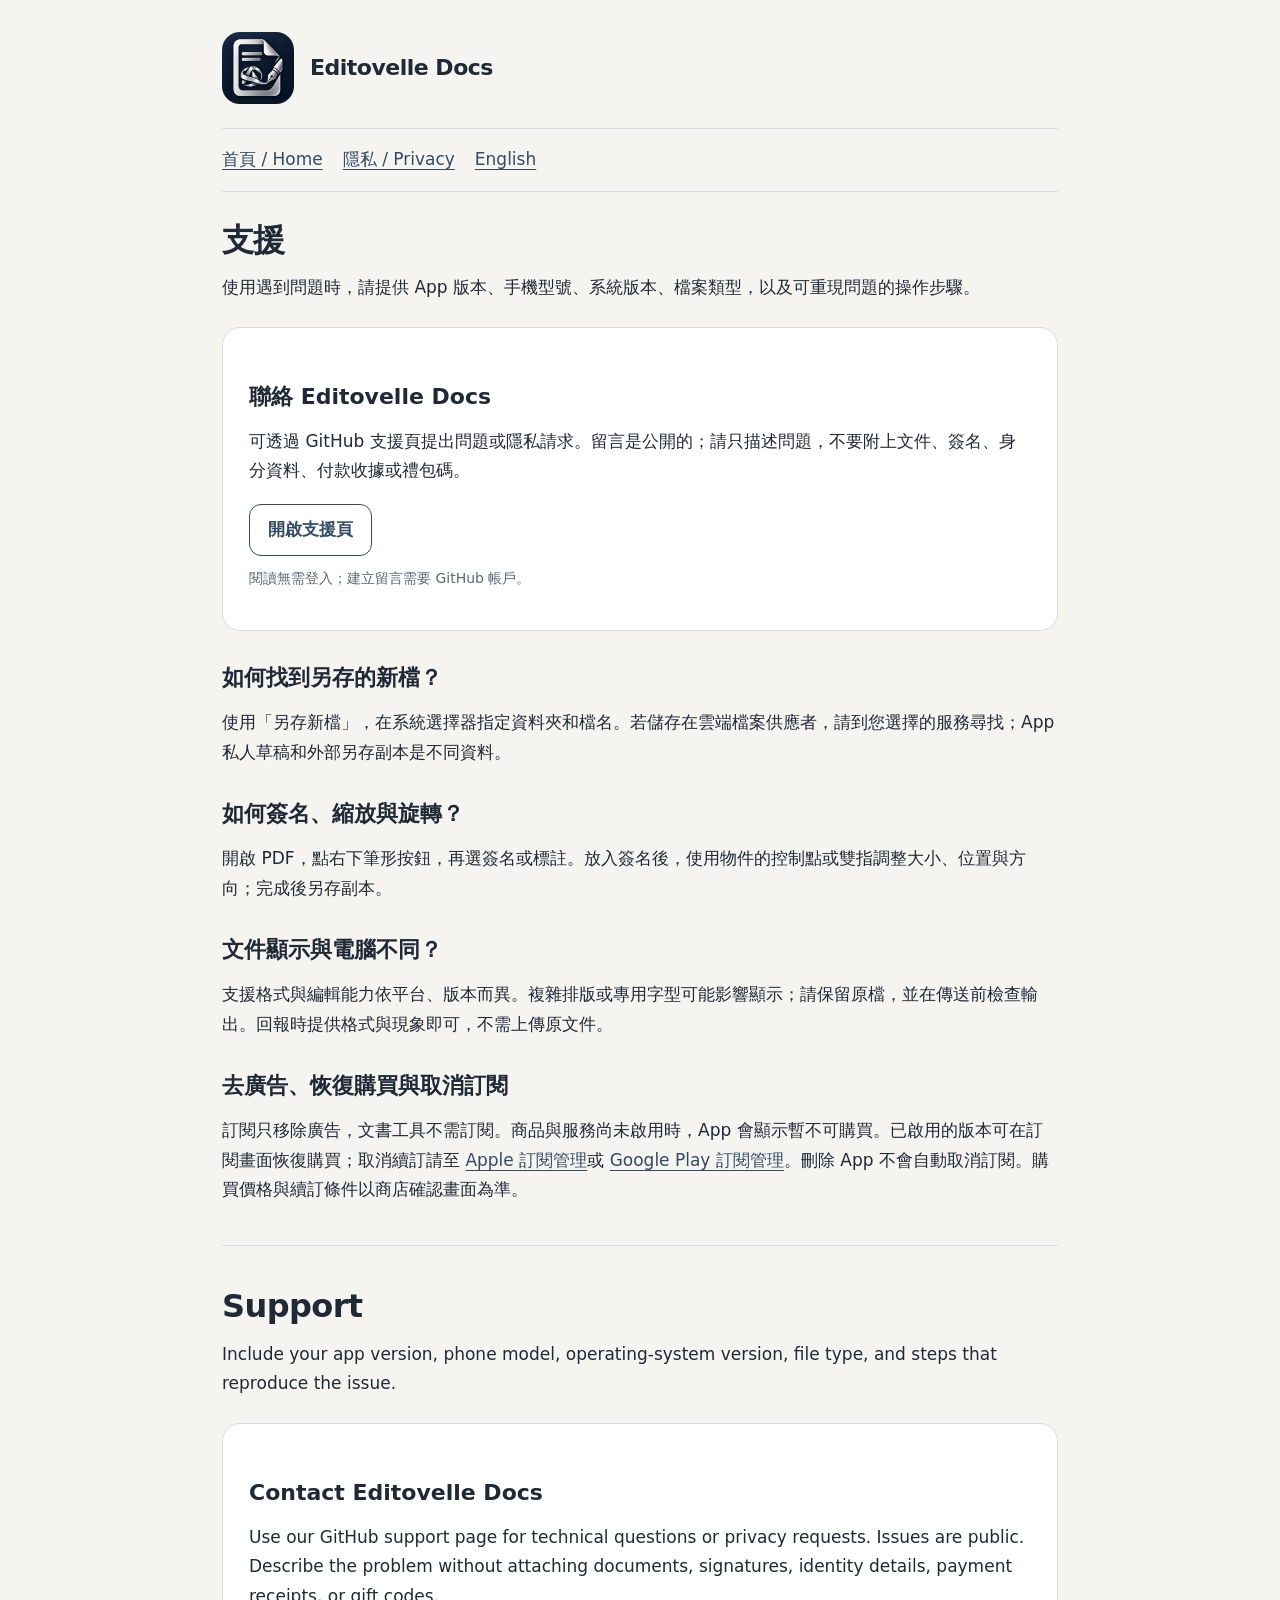
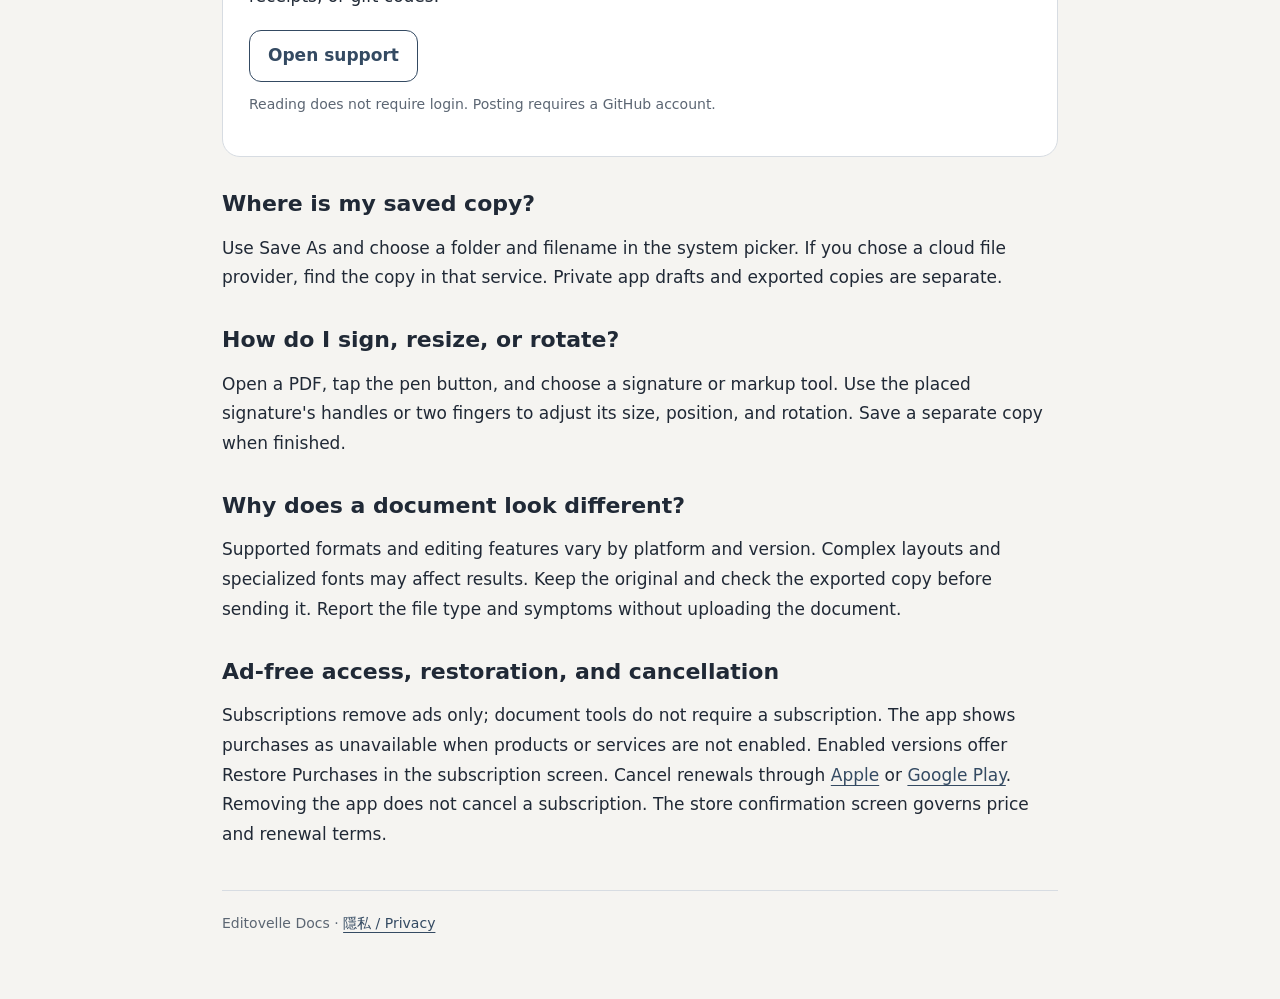
==== support.html @ 72e23c49 "Publish bilingual Editovelle Docs support and privacy pages" ====
<!doctype html>
<html lang="zh-Hant"><head><meta charset="utf-8"><meta name="viewport" content="width=device-width, initial-scale=1"><title>支援 / Support · Editovelle Docs</title><link rel="stylesheet" href="style.css"><link rel="icon" href="icon.png"></head><body><main>
<header><img src="icon.png" alt=""><div>Editovelle Docs</div></header><nav aria-label="主要連結"><a href="index.html">首頁 / Home</a><a href="privacy.html">隱私 / Privacy</a><a href="#english">English</a></nav>
<h1>支援</h1><p>使用遇到問題時，請提供 App 版本、手機型號、系統版本、檔案類型，以及可重現問題的操作步驟。</p><div class="panel"><h2>聯絡 Editovelle Docs</h2><p>可透過 GitHub 支援頁提出問題或隱私請求。留言是公開的；請只描述問題，不要附上文件、簽名、身分資料、付款收據或禮包碼。</p><a class="button" href="https://github.com/1420honyi/editovelle-docs-support/issues">開啟支援頁</a><p class="muted">閱讀無需登入；建立留言需要 GitHub 帳戶。</p></div>
<h2>如何找到另存的新檔？</h2><p>使用「另存新檔」，在系統選擇器指定資料夾和檔名。若儲存在雲端檔案供應者，請到您選擇的服務尋找；App 私人草稿和外部另存副本是不同資料。</p>
<h2>如何簽名、縮放與旋轉？</h2><p>開啟 PDF，點右下筆形按鈕，再選簽名或標註。放入簽名後，使用物件的控制點或雙指調整大小、位置與方向；完成後另存副本。</p>
<h2>文件顯示與電腦不同？</h2><p>支援格式與編輯能力依平台、版本而異。複雜排版或專用字型可能影響顯示；請保留原檔，並在傳送前檢查輸出。回報時提供格式與現象即可，不需上傳原文件。</p>
<h2>去廣告、恢復購買與取消訂閱</h2><p>訂閱只移除廣告，文書工具不需訂閱。商品與服務尚未啟用時，App 會顯示暫不可購買。已啟用的版本可在訂閱畫面恢復購買；取消續訂請至 <a href="https://support.apple.com/118428">Apple 訂閱管理</a>或 <a href="https://support.google.com/googleplay/answer/7018481">Google Play 訂閱管理</a>。刪除 App 不會自動取消訂閱。購買價格與續訂條件以商店確認畫面為準。</p>
<hr><section lang="en" id="english"><h1>Support</h1><p>Include your app version, phone model, operating-system version, file type, and steps that reproduce the issue.</p><div class="panel"><h2>Contact Editovelle Docs</h2><p>Use our GitHub support page for technical questions or privacy requests. Issues are public. Describe the problem without attaching documents, signatures, identity details, payment receipts, or gift codes.</p><a class="button" href="https://github.com/1420honyi/editovelle-docs-support/issues">Open support</a><p class="muted">Reading does not require login. Posting requires a GitHub account.</p></div>
<h2>Where is my saved copy?</h2><p>Use Save As and choose a folder and filename in the system picker. If you chose a cloud file provider, find the copy in that service. Private app drafts and exported copies are separate.</p>
<h2>How do I sign, resize, or rotate?</h2><p>Open a PDF, tap the pen button, and choose a signature or markup tool. Use the placed signature's handles or two fingers to adjust its size, position, and rotation. Save a separate copy when finished.</p>
<h2>Why does a document look different?</h2><p>Supported formats and editing features vary by platform and version. Complex layouts and specialized fonts may affect results. Keep the original and check the exported copy before sending it. Report the file type and symptoms without uploading the document.</p>
<h2>Ad-free access, restoration, and cancellation</h2><p>Subscriptions remove ads only; document tools do not require a subscription. The app shows purchases as unavailable when products or services are not enabled. Enabled versions offer Restore Purchases in the subscription screen. Cancel renewals through <a href="https://support.apple.com/118428">Apple</a> or <a href="https://support.google.com/googleplay/answer/7018481">Google Play</a>. Removing the app does not cancel a subscription. The store confirmation screen governs price and renewal terms.</p></section><footer>Editovelle Docs · <a href="privacy.html">隱私 / Privacy</a></footer></main></body></html>
---- style.css ----
:root{color-scheme:light;--ink:#202936;--muted:#5c6673;--line:#d7dce2;--paper:#f5f4f1;--card:#fff;--accent:#344a62}*{box-sizing:border-box}body{margin:0;background:var(--paper);color:var(--ink);font:17px/1.75 system-ui,-apple-system,BlinkMacSystemFont,"Segoe UI",sans-serif}main{max-width:880px;margin:auto;padding:32px 22px 64px}header{display:flex;align-items:center;gap:16px;margin-bottom:24px}header img{width:72px;height:72px;border-radius:18px}header div{font-size:22px;font-weight:650;letter-spacing:-.5px}nav{display:flex;gap:20px;flex-wrap:wrap;padding:16px 0;border-top:1px solid var(--line);border-bottom:1px solid var(--line)}a{color:var(--accent);text-underline-offset:4px}a:focus-visible{outline:3px solid #a5b9d0;outline-offset:4px}h1{font-size:32px;line-height:1.3;margin:28px 0 12px;letter-spacing:-.6px}h2{font-size:22px;margin:28px 0 8px}p{margin:10px 0 18px}.muted,footer{color:var(--muted);font-size:14px}.panel{background:var(--card);padding:22px 26px;border:1px solid var(--line);border-radius:18px;margin:24px 0}.button{display:inline-block;padding:10px 18px;border:1px solid var(--accent);border-radius:12px;text-decoration:none;font-weight:600}section[lang]{scroll-margin-top:20px}hr{border:0;border-top:1px solid var(--line);margin:40px 0}footer{margin-top:40px;padding-top:20px;border-top:1px solid var(--line)}@media(max-width:480px){main{padding:24px 18px 48px}.panel{padding:18px}h1{font-size:28px}header img{width:60px;height:60px}}
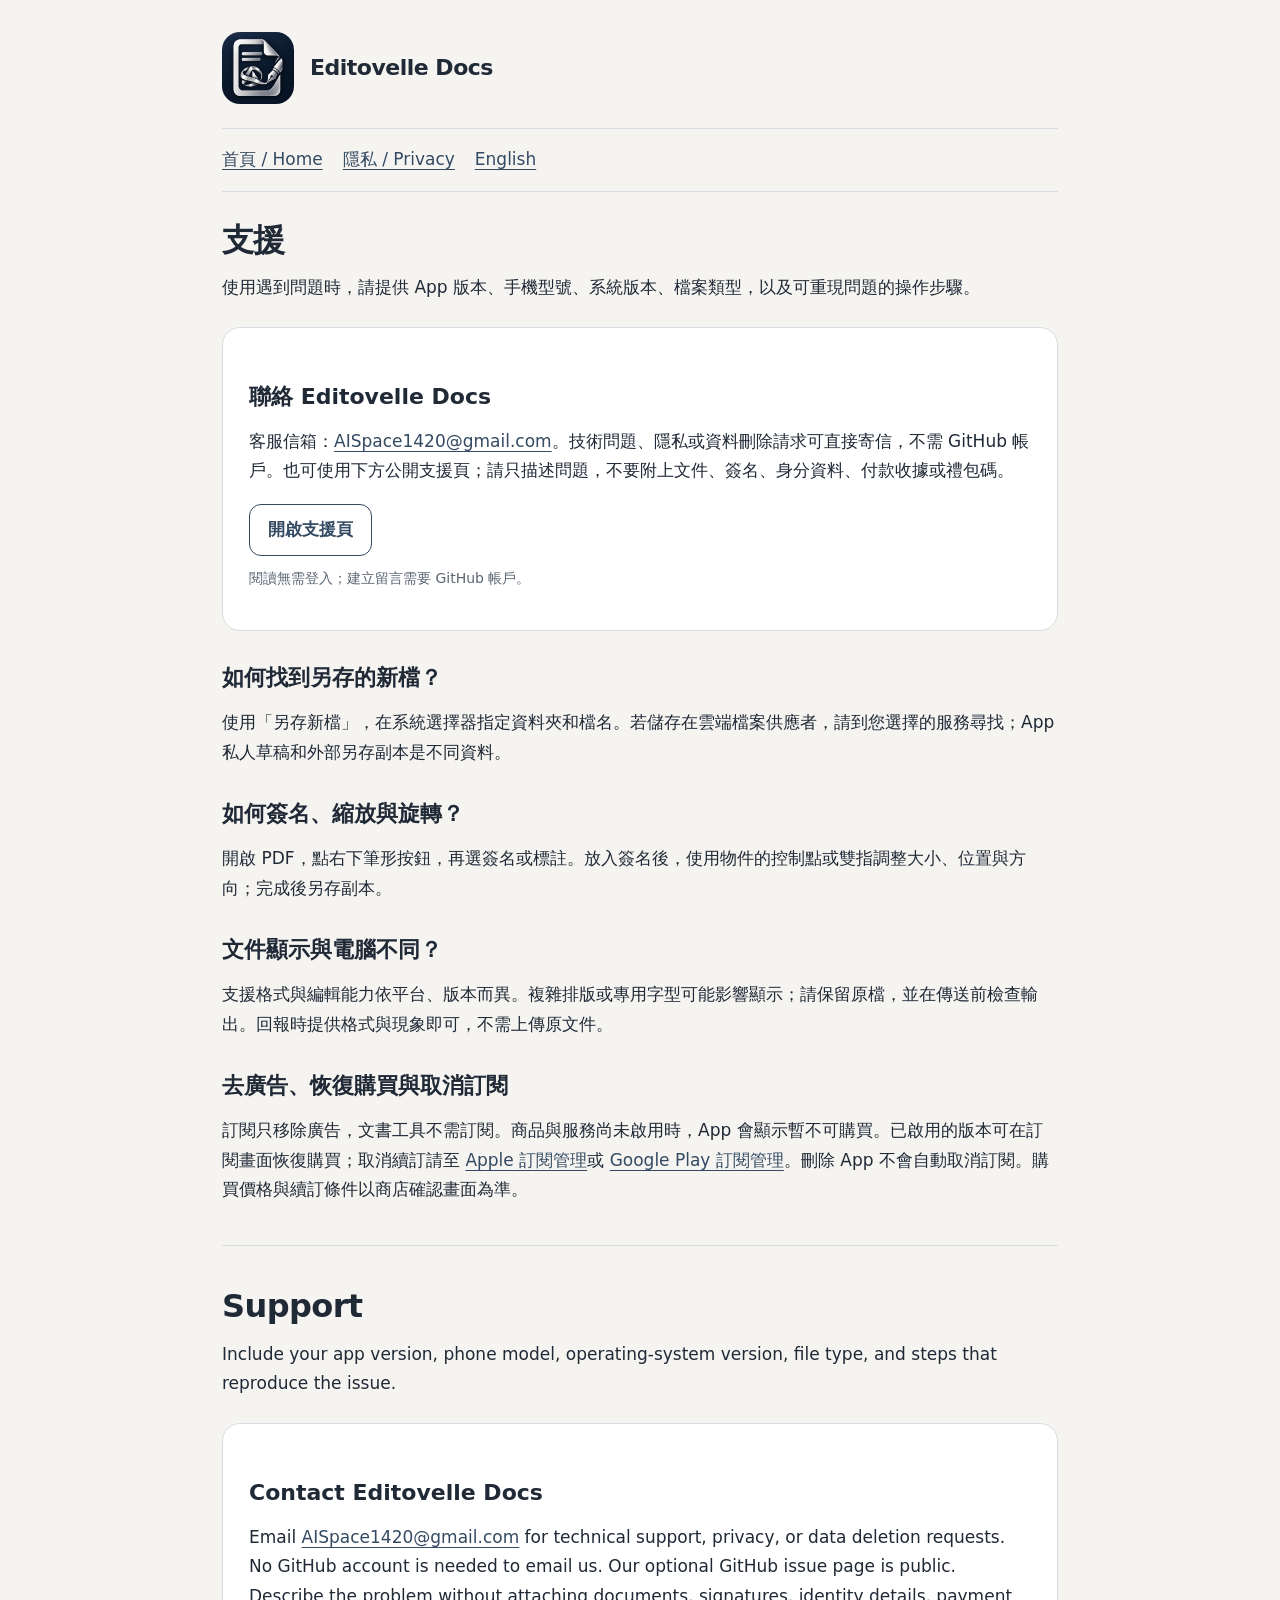
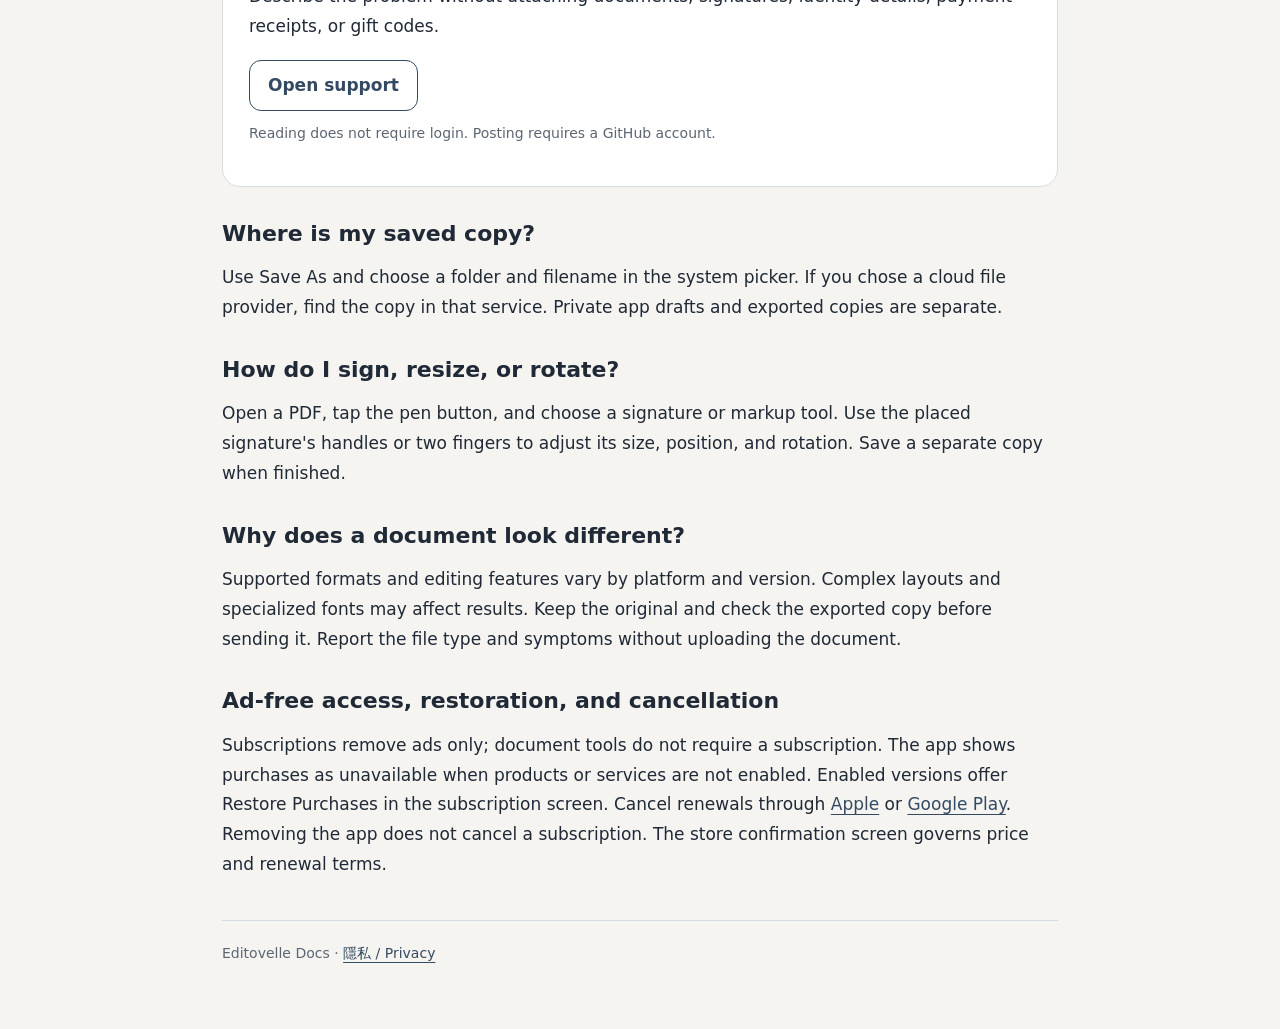
==== commit 5c22ddfa: "Publish approved support email and gift access privacy details" ====
--- a/support.html
+++ b/support.html
@@ -1,12 +1,12 @@
 <!doctype html>
 <html lang="zh-Hant"><head><meta charset="utf-8"><meta name="viewport" content="width=device-width, initial-scale=1"><title>支援 / Support · Editovelle Docs</title><link rel="stylesheet" href="style.css"><link rel="icon" href="icon.png"></head><body><main>
 <header><img src="icon.png" alt=""><div>Editovelle Docs</div></header><nav aria-label="主要連結"><a href="index.html">首頁 / Home</a><a href="privacy.html">隱私 / Privacy</a><a href="#english">English</a></nav>
-<h1>支援</h1><p>使用遇到問題時，請提供 App 版本、手機型號、系統版本、檔案類型，以及可重現問題的操作步驟。</p><div class="panel"><h2>聯絡 Editovelle Docs</h2><p>可透過 GitHub 支援頁提出問題或隱私請求。留言是公開的；請只描述問題，不要附上文件、簽名、身分資料、付款收據或禮包碼。</p><a class="button" href="https://github.com/1420honyi/editovelle-docs-support/issues">開啟支援頁</a><p class="muted">閱讀無需登入；建立留言需要 GitHub 帳戶。</p></div>
+<h1>支援</h1><p>使用遇到問題時，請提供 App 版本、手機型號、系統版本、檔案類型，以及可重現問題的操作步驟。</p><div class="panel"><h2>聯絡 Editovelle Docs</h2><p>客服信箱：<a href="mailto:AISpace1420@gmail.com">AISpace1420@gmail.com</a>。技術問題、隱私或資料刪除請求可直接寄信，不需 GitHub 帳戶。也可使用下方公開支援頁；請只描述問題，不要附上文件、簽名、身分資料、付款收據或禮包碼。</p><a class="button" href="https://github.com/1420honyi/editovelle-docs-support/issues">開啟支援頁</a><p class="muted">閱讀無需登入；建立留言需要 GitHub 帳戶。</p></div>
 <h2>如何找到另存的新檔？</h2><p>使用「另存新檔」，在系統選擇器指定資料夾和檔名。若儲存在雲端檔案供應者，請到您選擇的服務尋找；App 私人草稿和外部另存副本是不同資料。</p>
 <h2>如何簽名、縮放與旋轉？</h2><p>開啟 PDF，點右下筆形按鈕，再選簽名或標註。放入簽名後，使用物件的控制點或雙指調整大小、位置與方向；完成後另存副本。</p>
 <h2>文件顯示與電腦不同？</h2><p>支援格式與編輯能力依平台、版本而異。複雜排版或專用字型可能影響顯示；請保留原檔，並在傳送前檢查輸出。回報時提供格式與現象即可，不需上傳原文件。</p>
 <h2>去廣告、恢復購買與取消訂閱</h2><p>訂閱只移除廣告，文書工具不需訂閱。商品與服務尚未啟用時，App 會顯示暫不可購買。已啟用的版本可在訂閱畫面恢復購買；取消續訂請至 <a href="https://support.apple.com/118428">Apple 訂閱管理</a>或 <a href="https://support.google.com/googleplay/answer/7018481">Google Play 訂閱管理</a>。刪除 App 不會自動取消訂閱。購買價格與續訂條件以商店確認畫面為準。</p>
-<hr><section lang="en" id="english"><h1>Support</h1><p>Include your app version, phone model, operating-system version, file type, and steps that reproduce the issue.</p><div class="panel"><h2>Contact Editovelle Docs</h2><p>Use our GitHub support page for technical questions or privacy requests. Issues are public. Describe the problem without attaching documents, signatures, identity details, payment receipts, or gift codes.</p><a class="button" href="https://github.com/1420honyi/editovelle-docs-support/issues">Open support</a><p class="muted">Reading does not require login. Posting requires a GitHub account.</p></div>
+<hr><section lang="en" id="english"><h1>Support</h1><p>Include your app version, phone model, operating-system version, file type, and steps that reproduce the issue.</p><div class="panel"><h2>Contact Editovelle Docs</h2><p>Email <a href="mailto:AISpace1420@gmail.com">AISpace1420@gmail.com</a> for technical support, privacy, or data deletion requests. No GitHub account is needed to email us. Our optional GitHub issue page is public. Describe the problem without attaching documents, signatures, identity details, payment receipts, or gift codes.</p><a class="button" href="https://github.com/1420honyi/editovelle-docs-support/issues">Open support</a><p class="muted">Reading does not require login. Posting requires a GitHub account.</p></div>
 <h2>Where is my saved copy?</h2><p>Use Save As and choose a folder and filename in the system picker. If you chose a cloud file provider, find the copy in that service. Private app drafts and exported copies are separate.</p>
 <h2>How do I sign, resize, or rotate?</h2><p>Open a PDF, tap the pen button, and choose a signature or markup tool. Use the placed signature's handles or two fingers to adjust its size, position, and rotation. Save a separate copy when finished.</p>
 <h2>Why does a document look different?</h2><p>Supported formats and editing features vary by platform and version. Complex layouts and specialized fonts may affect results. Keep the original and check the exported copy before sending it. Report the file type and symptoms without uploading the document.</p>
